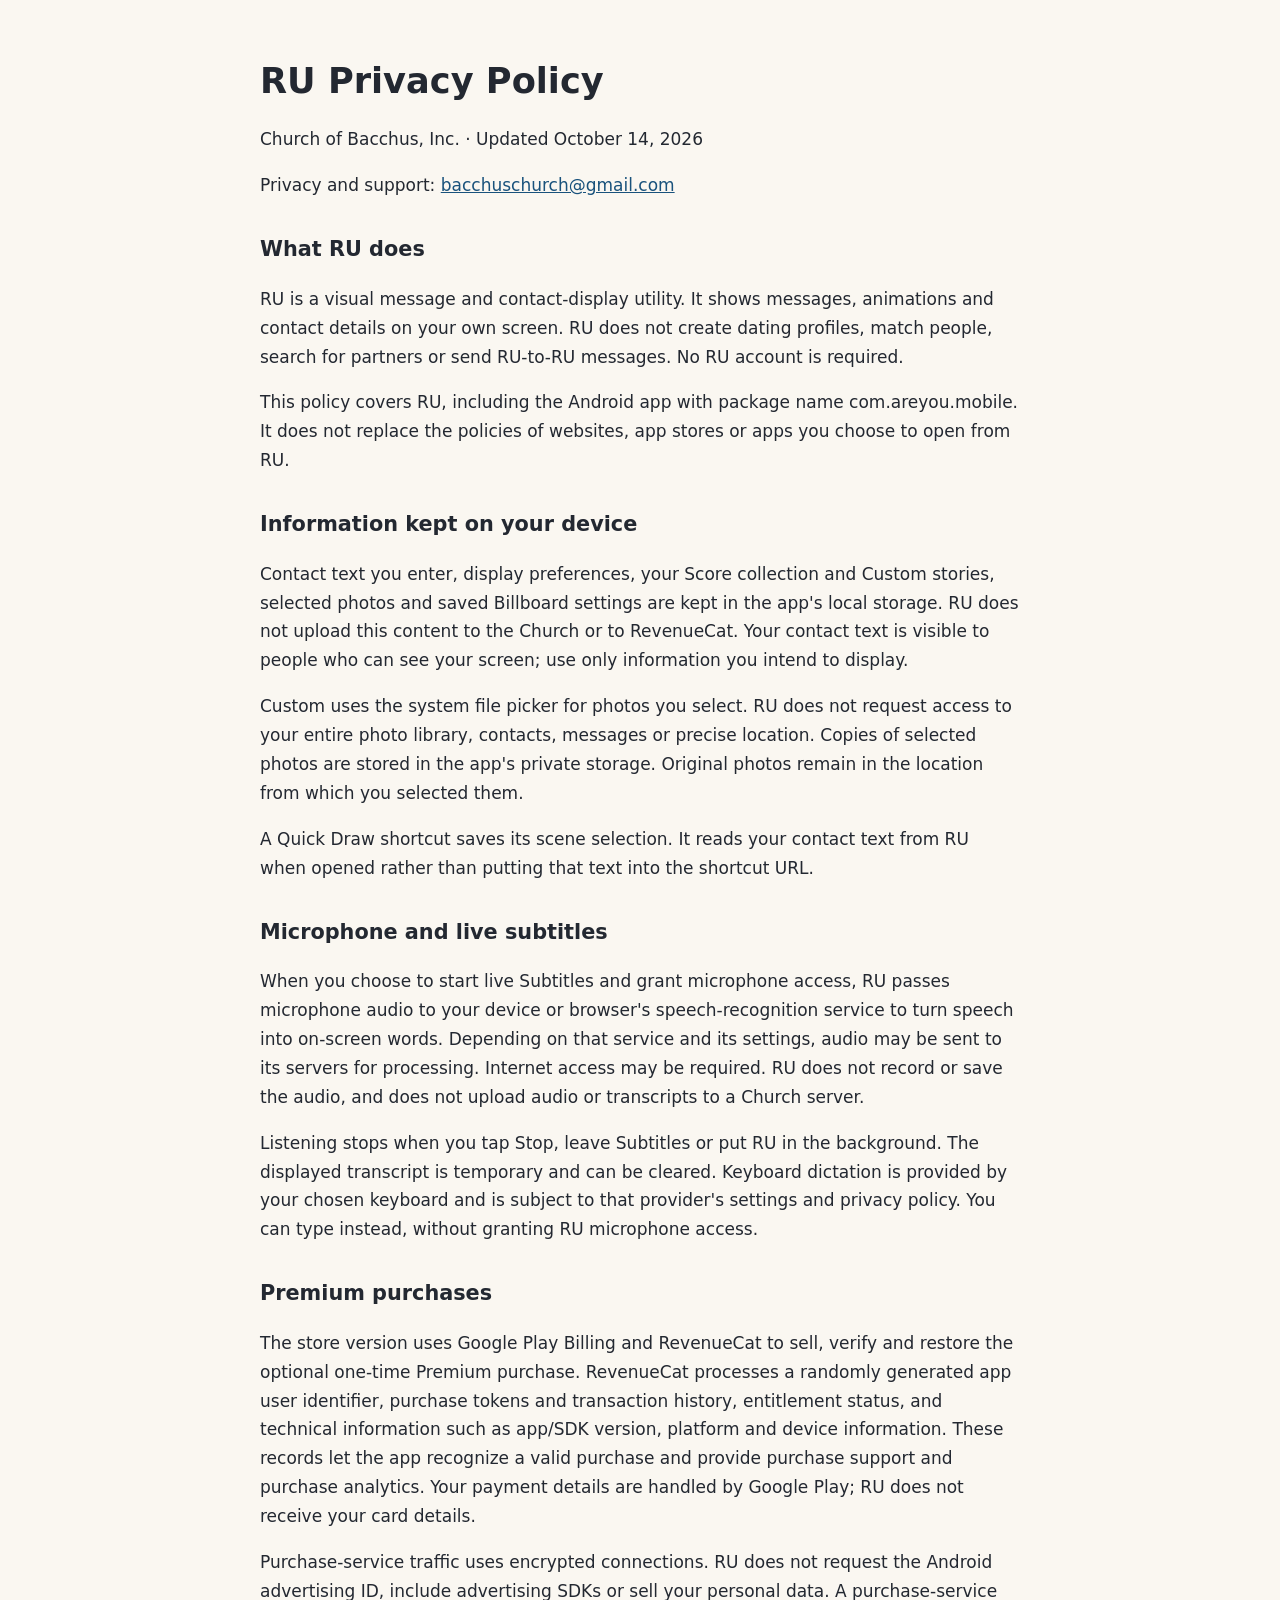
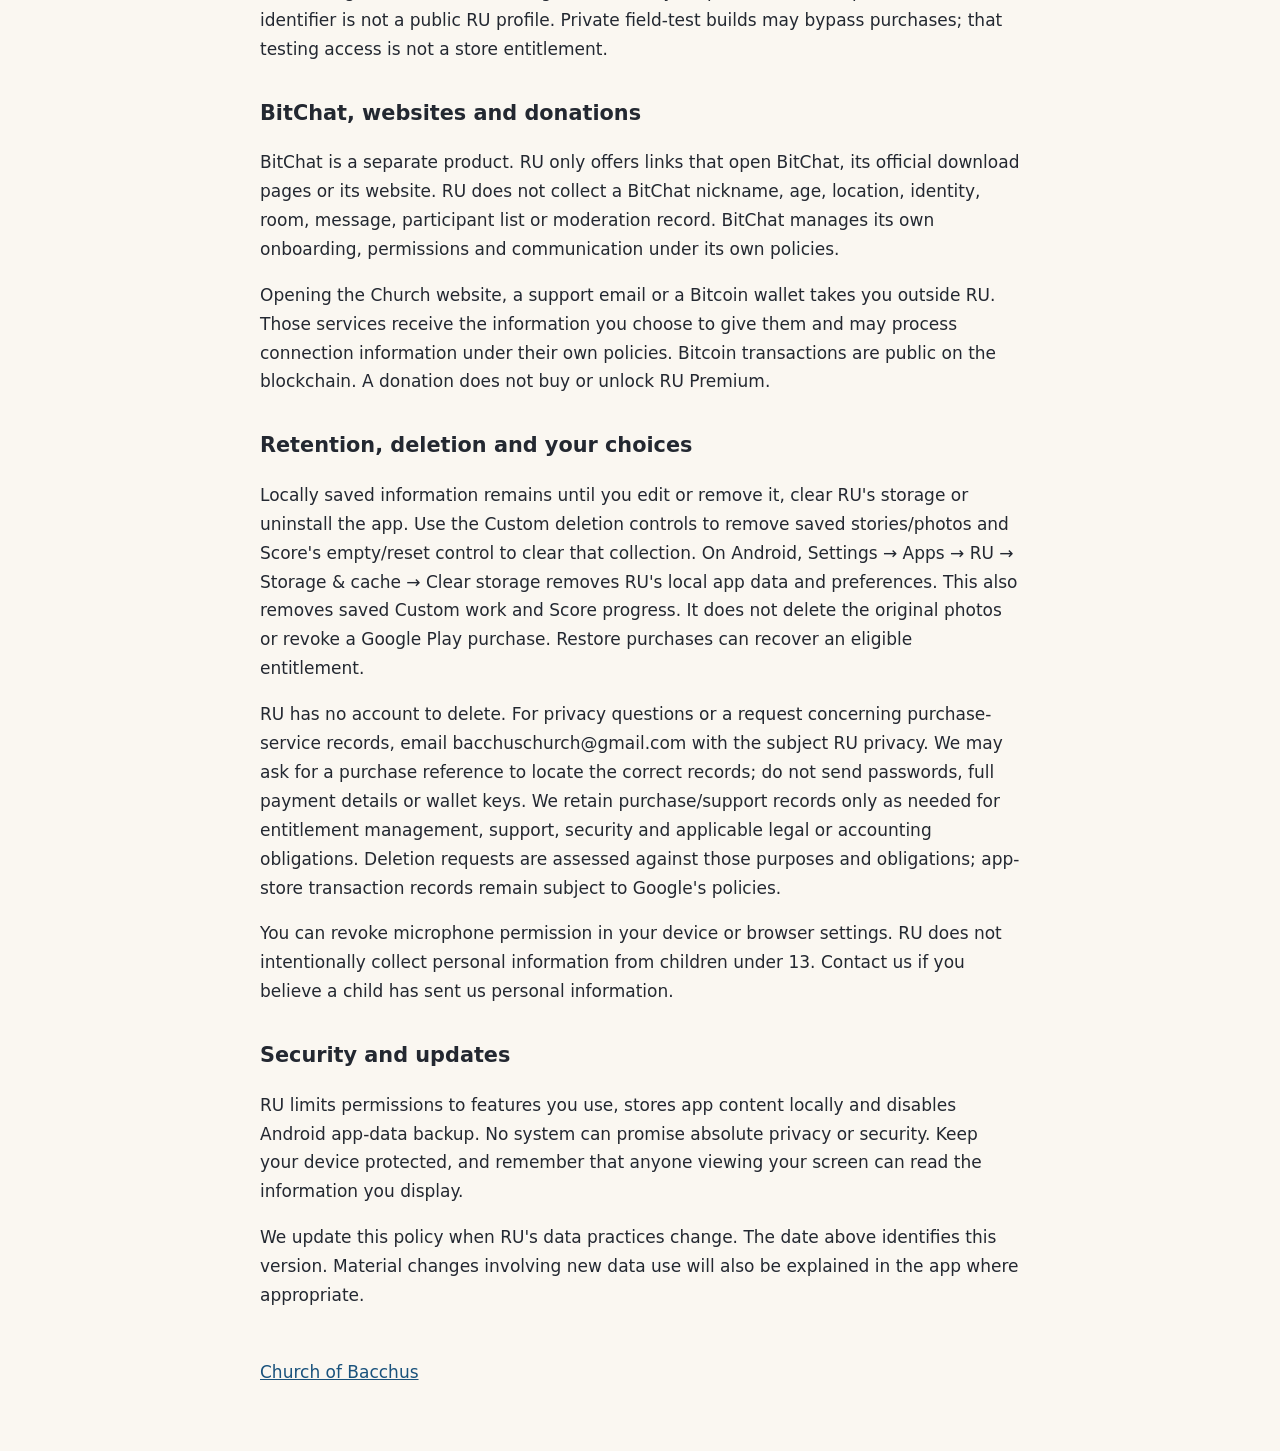
==== ru/privacy.html @ 43882334 "Publish RU privacy policy for Android release preparation" ====
<!doctype html>
<html lang="en"><head><meta charset="utf-8"><meta name="viewport" content="width=device-width, initial-scale=1"><title>RU Privacy Policy</title><meta name="description" content="How RU handles local content, microphone access, purchases and privacy requests."><link rel="canonical" href="https://churchofbacchus.org/ru/privacy.html"><style>:root{color-scheme:light dark}body{margin:0;background:#12151b;color:#eee8df;font:17px/1.7 system-ui,sans-serif}main{max-width:760px;padding:36px 22px 64px;margin:auto}h1{font-size:2.2rem;line-height:1.2}h2{font-size:1.3rem;margin-top:2rem}a{color:#afdbff}p{margin:1em 0}footer{margin-top:3rem} @media(prefers-color-scheme:light){body{background:#faf7f1;color:#232831}a{color:#19527c}}</style></head><body><main><h1>RU Privacy Policy</h1><p>Church of Bacchus, Inc. · Updated October 14, 2026</p><p>Privacy and support: <a href="mailto:bacchuschurch@gmail.com">bacchuschurch@gmail.com</a></p><section><h2>What RU does</h2><p>RU is a visual message and contact-display utility. It shows messages, animations and contact details on your own screen. RU does not create dating profiles, match people, search for partners or send RU-to-RU messages. No RU account is required.</p><p>This policy covers RU, including the Android app with package name com.areyou.mobile. It does not replace the policies of websites, app stores or apps you choose to open from RU.</p></section><section><h2>Information kept on your device</h2><p>Contact text you enter, display preferences, your Score collection and Custom stories, selected photos and saved Billboard settings are kept in the app&#39;s local storage. RU does not upload this content to the Church or to RevenueCat. Your contact text is visible to people who can see your screen; use only information you intend to display.</p><p>Custom uses the system file picker for photos you select. RU does not request access to your entire photo library, contacts, messages or precise location. Copies of selected photos are stored in the app&#39;s private storage. Original photos remain in the location from which you selected them.</p><p>A Quick Draw shortcut saves its scene selection. It reads your contact text from RU when opened rather than putting that text into the shortcut URL.</p></section><section><h2>Microphone and live subtitles</h2><p>When you choose to start live Subtitles and grant microphone access, RU passes microphone audio to your device or browser&#39;s speech-recognition service to turn speech into on-screen words. Depending on that service and its settings, audio may be sent to its servers for processing. Internet access may be required. RU does not record or save the audio, and does not upload audio or transcripts to a Church server.</p><p>Listening stops when you tap Stop, leave Subtitles or put RU in the background. The displayed transcript is temporary and can be cleared. Keyboard dictation is provided by your chosen keyboard and is subject to that provider&#39;s settings and privacy policy. You can type instead, without granting RU microphone access.</p></section><section><h2>Premium purchases</h2><p>The store version uses Google Play Billing and RevenueCat to sell, verify and restore the optional one-time Premium purchase. RevenueCat processes a randomly generated app user identifier, purchase tokens and transaction history, entitlement status, and technical information such as app/SDK version, platform and device information. These records let the app recognize a valid purchase and provide purchase support and purchase analytics. Your payment details are handled by Google Play; RU does not receive your card details.</p><p>Purchase-service traffic uses encrypted connections. RU does not request the Android advertising ID, include advertising SDKs or sell your personal data. A purchase-service identifier is not a public RU profile. Private field-test builds may bypass purchases; that testing access is not a store entitlement.</p></section><section><h2>BitChat, websites and donations</h2><p>BitChat is a separate product. RU only offers links that open BitChat, its official download pages or its website. RU does not collect a BitChat nickname, age, location, identity, room, message, participant list or moderation record. BitChat manages its own onboarding, permissions and communication under its own policies.</p><p>Opening the Church website, a support email or a Bitcoin wallet takes you outside RU. Those services receive the information you choose to give them and may process connection information under their own policies. Bitcoin transactions are public on the blockchain. A donation does not buy or unlock RU Premium.</p></section><section><h2>Retention, deletion and your choices</h2><p>Locally saved information remains until you edit or remove it, clear RU&#39;s storage or uninstall the app. Use the Custom deletion controls to remove saved stories/photos and Score&#39;s empty/reset control to clear that collection. On Android, Settings → Apps → RU → Storage &amp; cache → Clear storage removes RU&#39;s local app data and preferences. This also removes saved Custom work and Score progress. It does not delete the original photos or revoke a Google Play purchase. Restore purchases can recover an eligible entitlement.</p><p>RU has no account to delete. For privacy questions or a request concerning purchase-service records, email bacchuschurch@gmail.com with the subject RU privacy. We may ask for a purchase reference to locate the correct records; do not send passwords, full payment details or wallet keys. We retain purchase/support records only as needed for entitlement management, support, security and applicable legal or accounting obligations. Deletion requests are assessed against those purposes and obligations; app-store transaction records remain subject to Google&#39;s policies.</p><p>You can revoke microphone permission in your device or browser settings. RU does not intentionally collect personal information from children under 13. Contact us if you believe a child has sent us personal information.</p></section><section><h2>Security and updates</h2><p>RU limits permissions to features you use, stores app content locally and disables Android app-data backup. No system can promise absolute privacy or security. Keep your device protected, and remember that anyone viewing your screen can read the information you display.</p><p>We update this policy when RU&#39;s data practices change. The date above identifies this version. Material changes involving new data use will also be explained in the app where appropriate.</p></section><footer><a href="https://churchofbacchus.org/">Church of Bacchus</a></footer></main></body></html>
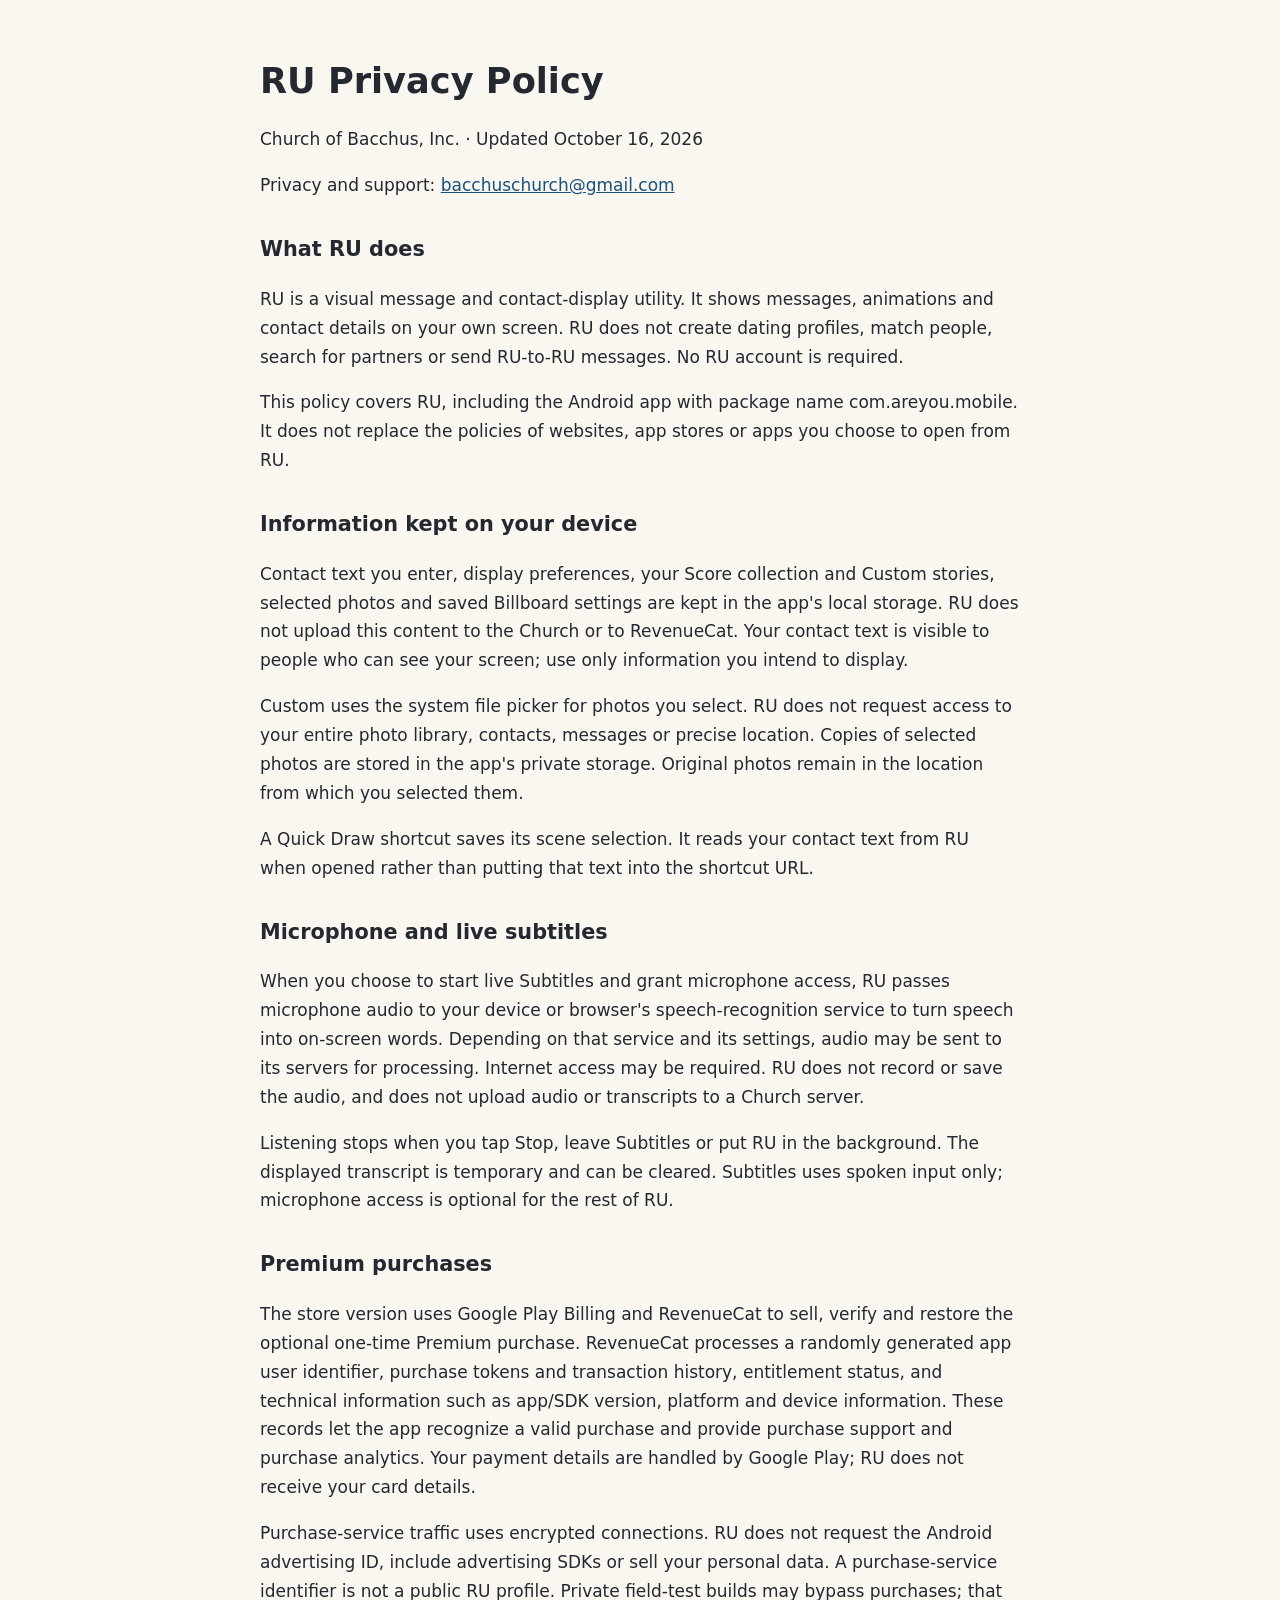
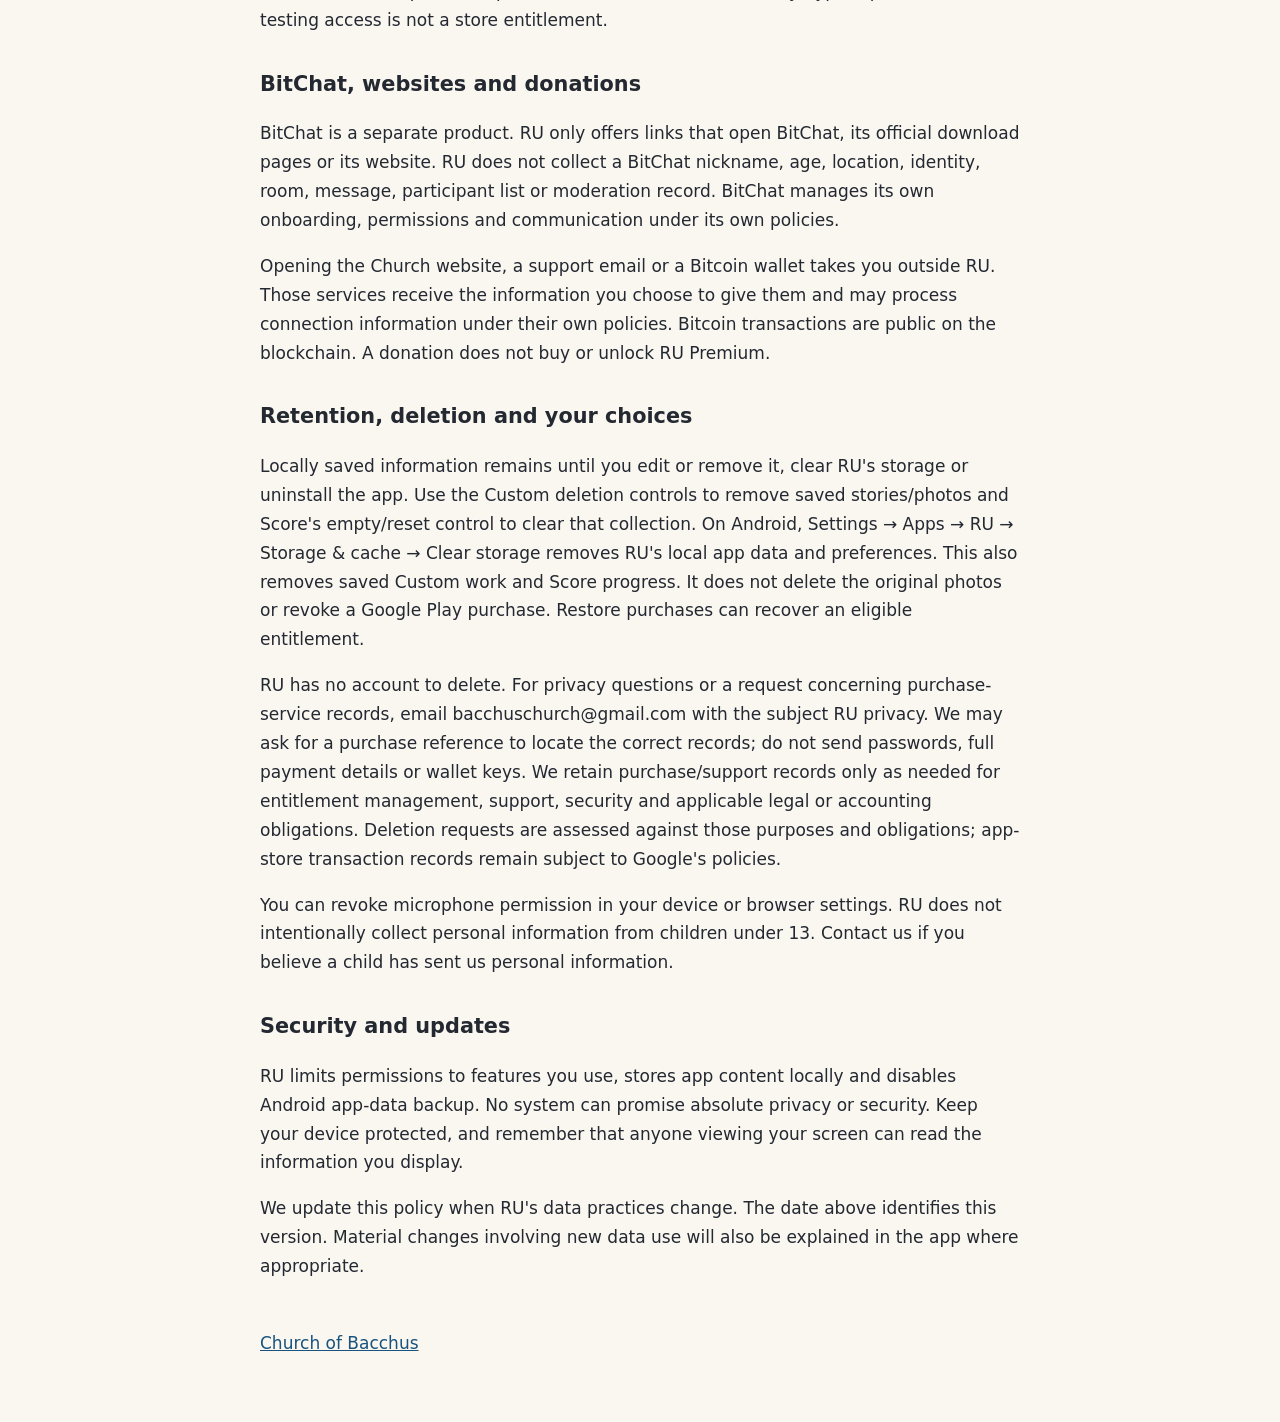
==== commit 95a4da11: "Correct RU privacy policy for spoken-only Subtitles" ====
--- a/ru/privacy.html
+++ b/ru/privacy.html
@@ -1,2 +1,2 @@
 <!doctype html>
-<html lang="en"><head><meta charset="utf-8"><meta name="viewport" content="width=device-width, initial-scale=1"><title>RU Privacy Policy</title><meta name="description" content="How RU handles local content, microphone access, purchases and privacy requests."><link rel="canonical" href="https://churchofbacchus.org/ru/privacy.html"><style>:root{color-scheme:light dark}body{margin:0;background:#12151b;color:#eee8df;font:17px/1.7 system-ui,sans-serif}main{max-width:760px;padding:36px 22px 64px;margin:auto}h1{font-size:2.2rem;line-height:1.2}h2{font-size:1.3rem;margin-top:2rem}a{color:#afdbff}p{margin:1em 0}footer{margin-top:3rem} @media(prefers-color-scheme:light){body{background:#faf7f1;color:#232831}a{color:#19527c}}</style></head><body><main><h1>RU Privacy Policy</h1><p>Church of Bacchus, Inc. · Updated October 14, 2026</p><p>Privacy and support: <a href="mailto:bacchuschurch@gmail.com">bacchuschurch@gmail.com</a></p><section><h2>What RU does</h2><p>RU is a visual message and contact-display utility. It shows messages, animations and contact details on your own screen. RU does not create dating profiles, match people, search for partners or send RU-to-RU messages. No RU account is required.</p><p>This policy covers RU, including the Android app with package name com.areyou.mobile. It does not replace the policies of websites, app stores or apps you choose to open from RU.</p></section><section><h2>Information kept on your device</h2><p>Contact text you enter, display preferences, your Score collection and Custom stories, selected photos and saved Billboard settings are kept in the app&#39;s local storage. RU does not upload this content to the Church or to RevenueCat. Your contact text is visible to people who can see your screen; use only information you intend to display.</p><p>Custom uses the system file picker for photos you select. RU does not request access to your entire photo library, contacts, messages or precise location. Copies of selected photos are stored in the app&#39;s private storage. Original photos remain in the location from which you selected them.</p><p>A Quick Draw shortcut saves its scene selection. It reads your contact text from RU when opened rather than putting that text into the shortcut URL.</p></section><section><h2>Microphone and live subtitles</h2><p>When you choose to start live Subtitles and grant microphone access, RU passes microphone audio to your device or browser&#39;s speech-recognition service to turn speech into on-screen words. Depending on that service and its settings, audio may be sent to its servers for processing. Internet access may be required. RU does not record or save the audio, and does not upload audio or transcripts to a Church server.</p><p>Listening stops when you tap Stop, leave Subtitles or put RU in the background. The displayed transcript is temporary and can be cleared. Keyboard dictation is provided by your chosen keyboard and is subject to that provider&#39;s settings and privacy policy. You can type instead, without granting RU microphone access.</p></section><section><h2>Premium purchases</h2><p>The store version uses Google Play Billing and RevenueCat to sell, verify and restore the optional one-time Premium purchase. RevenueCat processes a randomly generated app user identifier, purchase tokens and transaction history, entitlement status, and technical information such as app/SDK version, platform and device information. These records let the app recognize a valid purchase and provide purchase support and purchase analytics. Your payment details are handled by Google Play; RU does not receive your card details.</p><p>Purchase-service traffic uses encrypted connections. RU does not request the Android advertising ID, include advertising SDKs or sell your personal data. A purchase-service identifier is not a public RU profile. Private field-test builds may bypass purchases; that testing access is not a store entitlement.</p></section><section><h2>BitChat, websites and donations</h2><p>BitChat is a separate product. RU only offers links that open BitChat, its official download pages or its website. RU does not collect a BitChat nickname, age, location, identity, room, message, participant list or moderation record. BitChat manages its own onboarding, permissions and communication under its own policies.</p><p>Opening the Church website, a support email or a Bitcoin wallet takes you outside RU. Those services receive the information you choose to give them and may process connection information under their own policies. Bitcoin transactions are public on the blockchain. A donation does not buy or unlock RU Premium.</p></section><section><h2>Retention, deletion and your choices</h2><p>Locally saved information remains until you edit or remove it, clear RU&#39;s storage or uninstall the app. Use the Custom deletion controls to remove saved stories/photos and Score&#39;s empty/reset control to clear that collection. On Android, Settings → Apps → RU → Storage &amp; cache → Clear storage removes RU&#39;s local app data and preferences. This also removes saved Custom work and Score progress. It does not delete the original photos or revoke a Google Play purchase. Restore purchases can recover an eligible entitlement.</p><p>RU has no account to delete. For privacy questions or a request concerning purchase-service records, email bacchuschurch@gmail.com with the subject RU privacy. We may ask for a purchase reference to locate the correct records; do not send passwords, full payment details or wallet keys. We retain purchase/support records only as needed for entitlement management, support, security and applicable legal or accounting obligations. Deletion requests are assessed against those purposes and obligations; app-store transaction records remain subject to Google&#39;s policies.</p><p>You can revoke microphone permission in your device or browser settings. RU does not intentionally collect personal information from children under 13. Contact us if you believe a child has sent us personal information.</p></section><section><h2>Security and updates</h2><p>RU limits permissions to features you use, stores app content locally and disables Android app-data backup. No system can promise absolute privacy or security. Keep your device protected, and remember that anyone viewing your screen can read the information you display.</p><p>We update this policy when RU&#39;s data practices change. The date above identifies this version. Material changes involving new data use will also be explained in the app where appropriate.</p></section><footer><a href="https://churchofbacchus.org/">Church of Bacchus</a></footer></main></body></html>
+<html lang="en"><head><meta charset="utf-8"><meta name="viewport" content="width=device-width, initial-scale=1"><title>RU Privacy Policy</title><meta name="description" content="How RU handles local content, microphone access, purchases and privacy requests."><link rel="canonical" href="https://churchofbacchus.org/ru/privacy.html"><style>:root{color-scheme:light dark}body{margin:0;background:#12151b;color:#eee8df;font:17px/1.7 system-ui,sans-serif}main{max-width:760px;padding:36px 22px 64px;margin:auto}h1{font-size:2.2rem;line-height:1.2}h2{font-size:1.3rem;margin-top:2rem}a{color:#afdbff}p{margin:1em 0}footer{margin-top:3rem} @media(prefers-color-scheme:light){body{background:#faf7f1;color:#232831}a{color:#19527c}}</style></head><body><main><h1>RU Privacy Policy</h1><p>Church of Bacchus, Inc. · Updated October 16, 2026</p><p>Privacy and support: <a href="mailto:bacchuschurch@gmail.com">bacchuschurch@gmail.com</a></p><section><h2>What RU does</h2><p>RU is a visual message and contact-display utility. It shows messages, animations and contact details on your own screen. RU does not create dating profiles, match people, search for partners or send RU-to-RU messages. No RU account is required.</p><p>This policy covers RU, including the Android app with package name com.areyou.mobile. It does not replace the policies of websites, app stores or apps you choose to open from RU.</p></section><section><h2>Information kept on your device</h2><p>Contact text you enter, display preferences, your Score collection and Custom stories, selected photos and saved Billboard settings are kept in the app&#39;s local storage. RU does not upload this content to the Church or to RevenueCat. Your contact text is visible to people who can see your screen; use only information you intend to display.</p><p>Custom uses the system file picker for photos you select. RU does not request access to your entire photo library, contacts, messages or precise location. Copies of selected photos are stored in the app&#39;s private storage. Original photos remain in the location from which you selected them.</p><p>A Quick Draw shortcut saves its scene selection. It reads your contact text from RU when opened rather than putting that text into the shortcut URL.</p></section><section><h2>Microphone and live subtitles</h2><p>When you choose to start live Subtitles and grant microphone access, RU passes microphone audio to your device or browser&#39;s speech-recognition service to turn speech into on-screen words. Depending on that service and its settings, audio may be sent to its servers for processing. Internet access may be required. RU does not record or save the audio, and does not upload audio or transcripts to a Church server.</p><p>Listening stops when you tap Stop, leave Subtitles or put RU in the background. The displayed transcript is temporary and can be cleared. Subtitles uses spoken input only; microphone access is optional for the rest of RU.</p></section><section><h2>Premium purchases</h2><p>The store version uses Google Play Billing and RevenueCat to sell, verify and restore the optional one-time Premium purchase. RevenueCat processes a randomly generated app user identifier, purchase tokens and transaction history, entitlement status, and technical information such as app/SDK version, platform and device information. These records let the app recognize a valid purchase and provide purchase support and purchase analytics. Your payment details are handled by Google Play; RU does not receive your card details.</p><p>Purchase-service traffic uses encrypted connections. RU does not request the Android advertising ID, include advertising SDKs or sell your personal data. A purchase-service identifier is not a public RU profile. Private field-test builds may bypass purchases; that testing access is not a store entitlement.</p></section><section><h2>BitChat, websites and donations</h2><p>BitChat is a separate product. RU only offers links that open BitChat, its official download pages or its website. RU does not collect a BitChat nickname, age, location, identity, room, message, participant list or moderation record. BitChat manages its own onboarding, permissions and communication under its own policies.</p><p>Opening the Church website, a support email or a Bitcoin wallet takes you outside RU. Those services receive the information you choose to give them and may process connection information under their own policies. Bitcoin transactions are public on the blockchain. A donation does not buy or unlock RU Premium.</p></section><section><h2>Retention, deletion and your choices</h2><p>Locally saved information remains until you edit or remove it, clear RU&#39;s storage or uninstall the app. Use the Custom deletion controls to remove saved stories/photos and Score&#39;s empty/reset control to clear that collection. On Android, Settings → Apps → RU → Storage &amp; cache → Clear storage removes RU&#39;s local app data and preferences. This also removes saved Custom work and Score progress. It does not delete the original photos or revoke a Google Play purchase. Restore purchases can recover an eligible entitlement.</p><p>RU has no account to delete. For privacy questions or a request concerning purchase-service records, email bacchuschurch@gmail.com with the subject RU privacy. We may ask for a purchase reference to locate the correct records; do not send passwords, full payment details or wallet keys. We retain purchase/support records only as needed for entitlement management, support, security and applicable legal or accounting obligations. Deletion requests are assessed against those purposes and obligations; app-store transaction records remain subject to Google&#39;s policies.</p><p>You can revoke microphone permission in your device or browser settings. RU does not intentionally collect personal information from children under 13. Contact us if you believe a child has sent us personal information.</p></section><section><h2>Security and updates</h2><p>RU limits permissions to features you use, stores app content locally and disables Android app-data backup. No system can promise absolute privacy or security. Keep your device protected, and remember that anyone viewing your screen can read the information you display.</p><p>We update this policy when RU&#39;s data practices change. The date above identifies this version. Material changes involving new data use will also be explained in the app where appropriate.</p></section><footer><a href="https://churchofbacchus.org/">Church of Bacchus</a></footer></main></body></html>
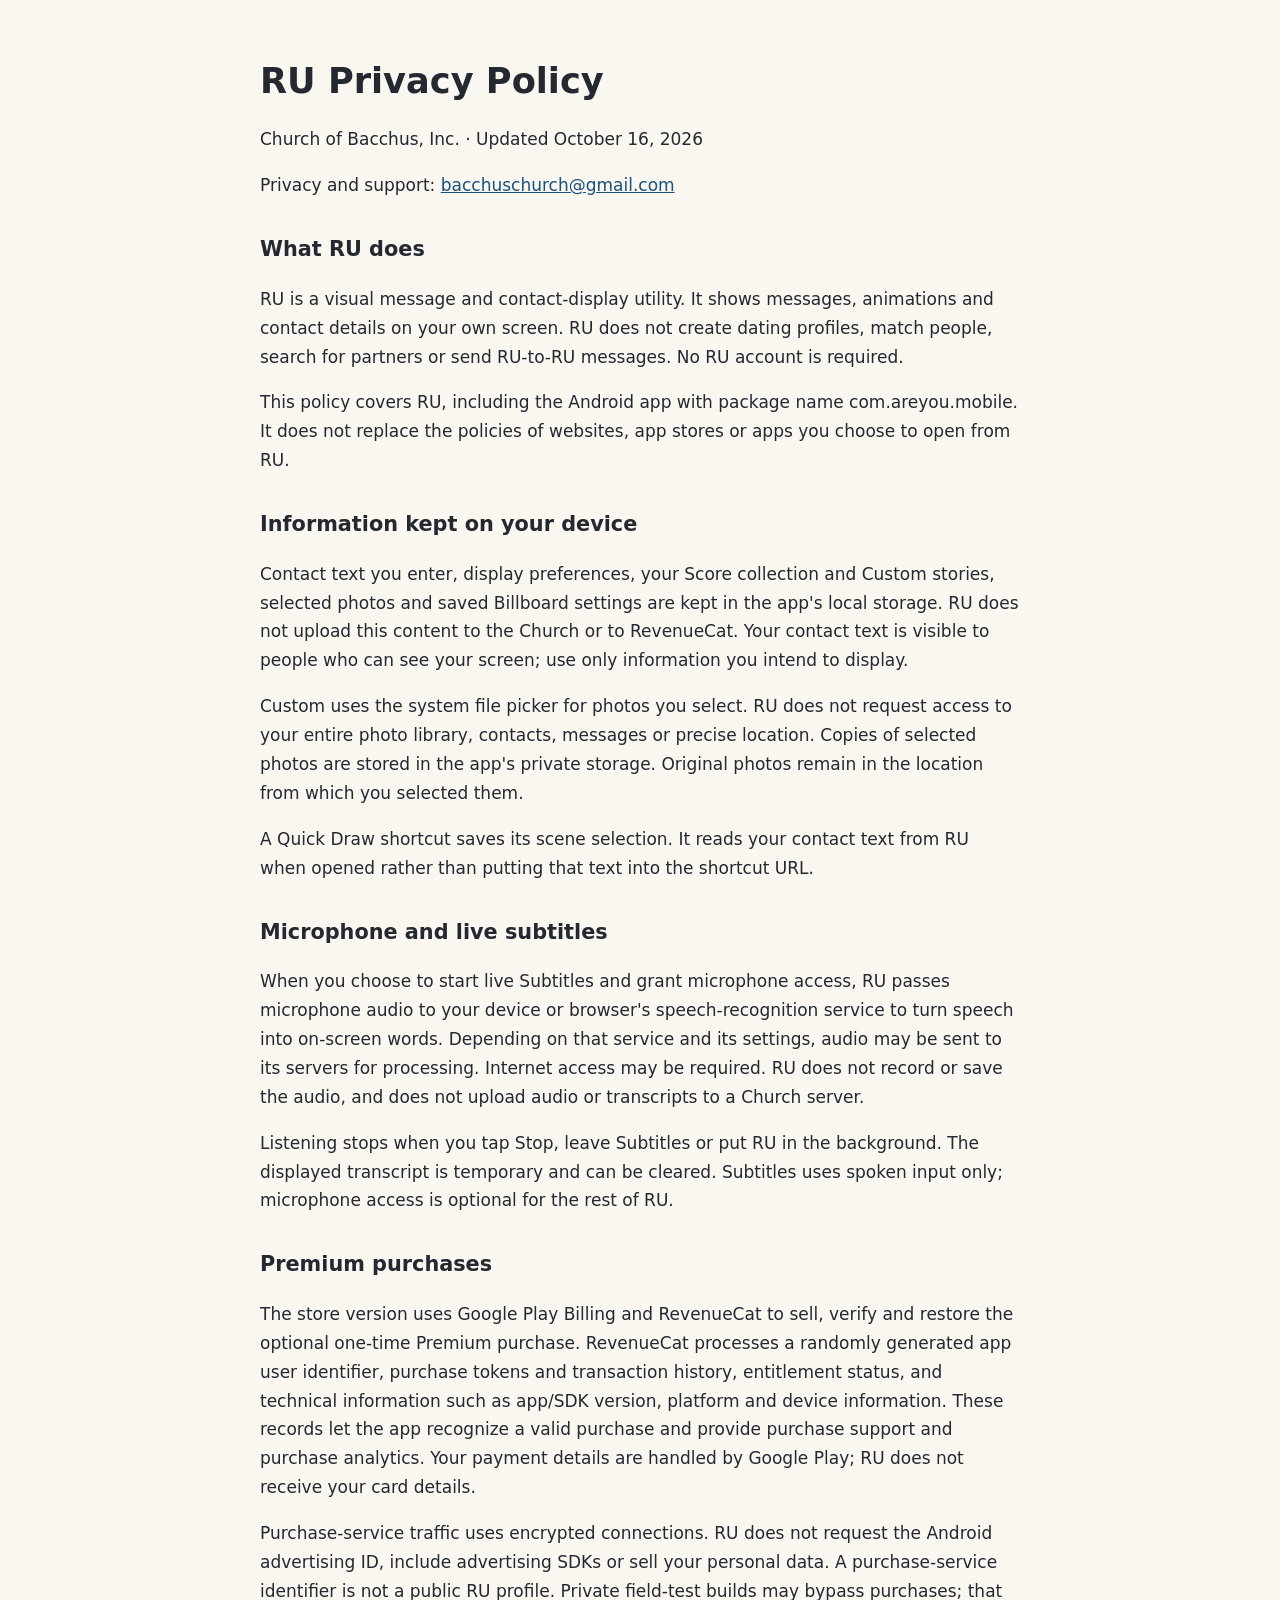
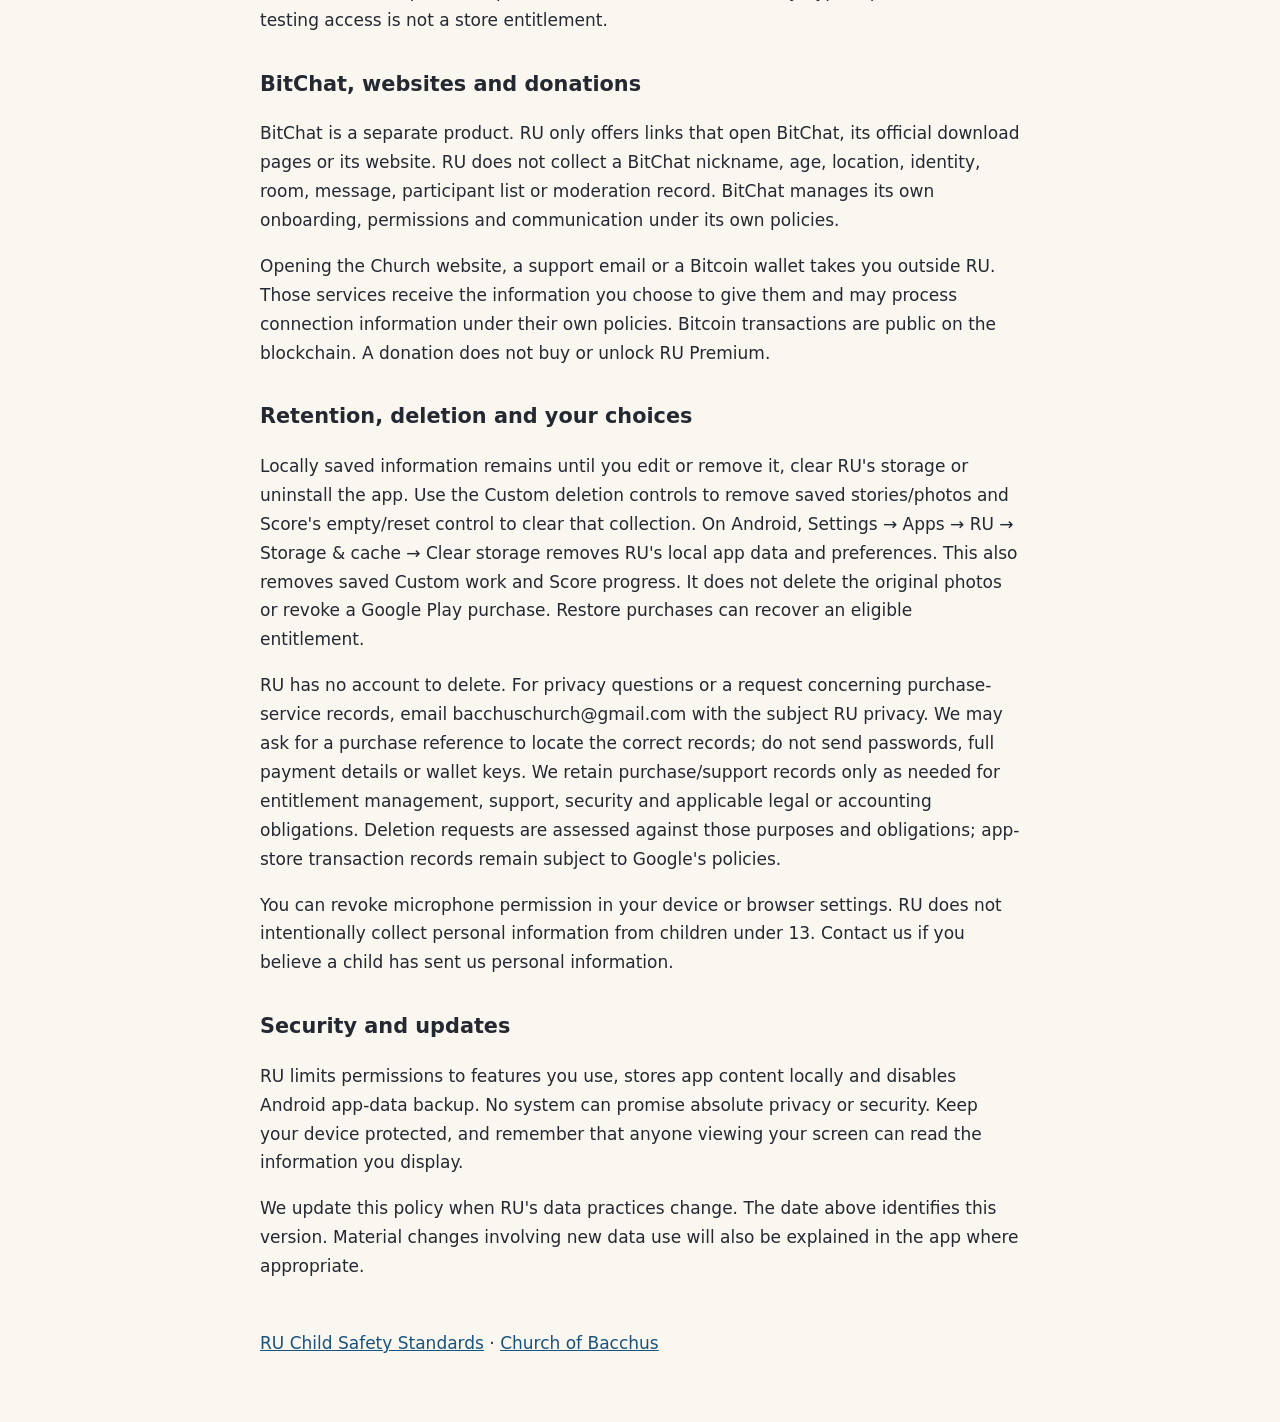
==== commit ba59bb9a: "Publish RU child safety standards and reporting contact" ====
--- a/ru/privacy.html
+++ b/ru/privacy.html
@@ -1,2 +1,2 @@
 <!doctype html>
-<html lang="en"><head><meta charset="utf-8"><meta name="viewport" content="width=device-width, initial-scale=1"><title>RU Privacy Policy</title><meta name="description" content="How RU handles local content, microphone access, purchases and privacy requests."><link rel="canonical" href="https://churchofbacchus.org/ru/privacy.html"><style>:root{color-scheme:light dark}body{margin:0;background:#12151b;color:#eee8df;font:17px/1.7 system-ui,sans-serif}main{max-width:760px;padding:36px 22px 64px;margin:auto}h1{font-size:2.2rem;line-height:1.2}h2{font-size:1.3rem;margin-top:2rem}a{color:#afdbff}p{margin:1em 0}footer{margin-top:3rem} @media(prefers-color-scheme:light){body{background:#faf7f1;color:#232831}a{color:#19527c}}</style></head><body><main><h1>RU Privacy Policy</h1><p>Church of Bacchus, Inc. · Updated October 16, 2026</p><p>Privacy and support: <a href="mailto:bacchuschurch@gmail.com">bacchuschurch@gmail.com</a></p><section><h2>What RU does</h2><p>RU is a visual message and contact-display utility. It shows messages, animations and contact details on your own screen. RU does not create dating profiles, match people, search for partners or send RU-to-RU messages. No RU account is required.</p><p>This policy covers RU, including the Android app with package name com.areyou.mobile. It does not replace the policies of websites, app stores or apps you choose to open from RU.</p></section><section><h2>Information kept on your device</h2><p>Contact text you enter, display preferences, your Score collection and Custom stories, selected photos and saved Billboard settings are kept in the app&#39;s local storage. RU does not upload this content to the Church or to RevenueCat. Your contact text is visible to people who can see your screen; use only information you intend to display.</p><p>Custom uses the system file picker for photos you select. RU does not request access to your entire photo library, contacts, messages or precise location. Copies of selected photos are stored in the app&#39;s private storage. Original photos remain in the location from which you selected them.</p><p>A Quick Draw shortcut saves its scene selection. It reads your contact text from RU when opened rather than putting that text into the shortcut URL.</p></section><section><h2>Microphone and live subtitles</h2><p>When you choose to start live Subtitles and grant microphone access, RU passes microphone audio to your device or browser&#39;s speech-recognition service to turn speech into on-screen words. Depending on that service and its settings, audio may be sent to its servers for processing. Internet access may be required. RU does not record or save the audio, and does not upload audio or transcripts to a Church server.</p><p>Listening stops when you tap Stop, leave Subtitles or put RU in the background. The displayed transcript is temporary and can be cleared. Subtitles uses spoken input only; microphone access is optional for the rest of RU.</p></section><section><h2>Premium purchases</h2><p>The store version uses Google Play Billing and RevenueCat to sell, verify and restore the optional one-time Premium purchase. RevenueCat processes a randomly generated app user identifier, purchase tokens and transaction history, entitlement status, and technical information such as app/SDK version, platform and device information. These records let the app recognize a valid purchase and provide purchase support and purchase analytics. Your payment details are handled by Google Play; RU does not receive your card details.</p><p>Purchase-service traffic uses encrypted connections. RU does not request the Android advertising ID, include advertising SDKs or sell your personal data. A purchase-service identifier is not a public RU profile. Private field-test builds may bypass purchases; that testing access is not a store entitlement.</p></section><section><h2>BitChat, websites and donations</h2><p>BitChat is a separate product. RU only offers links that open BitChat, its official download pages or its website. RU does not collect a BitChat nickname, age, location, identity, room, message, participant list or moderation record. BitChat manages its own onboarding, permissions and communication under its own policies.</p><p>Opening the Church website, a support email or a Bitcoin wallet takes you outside RU. Those services receive the information you choose to give them and may process connection information under their own policies. Bitcoin transactions are public on the blockchain. A donation does not buy or unlock RU Premium.</p></section><section><h2>Retention, deletion and your choices</h2><p>Locally saved information remains until you edit or remove it, clear RU&#39;s storage or uninstall the app. Use the Custom deletion controls to remove saved stories/photos and Score&#39;s empty/reset control to clear that collection. On Android, Settings → Apps → RU → Storage &amp; cache → Clear storage removes RU&#39;s local app data and preferences. This also removes saved Custom work and Score progress. It does not delete the original photos or revoke a Google Play purchase. Restore purchases can recover an eligible entitlement.</p><p>RU has no account to delete. For privacy questions or a request concerning purchase-service records, email bacchuschurch@gmail.com with the subject RU privacy. We may ask for a purchase reference to locate the correct records; do not send passwords, full payment details or wallet keys. We retain purchase/support records only as needed for entitlement management, support, security and applicable legal or accounting obligations. Deletion requests are assessed against those purposes and obligations; app-store transaction records remain subject to Google&#39;s policies.</p><p>You can revoke microphone permission in your device or browser settings. RU does not intentionally collect personal information from children under 13. Contact us if you believe a child has sent us personal information.</p></section><section><h2>Security and updates</h2><p>RU limits permissions to features you use, stores app content locally and disables Android app-data backup. No system can promise absolute privacy or security. Keep your device protected, and remember that anyone viewing your screen can read the information you display.</p><p>We update this policy when RU&#39;s data practices change. The date above identifies this version. Material changes involving new data use will also be explained in the app where appropriate.</p></section><footer><a href="https://churchofbacchus.org/">Church of Bacchus</a></footer></main></body></html>
+<html lang="en"><head><meta charset="utf-8"><meta name="viewport" content="width=device-width, initial-scale=1"><title>RU Privacy Policy</title><meta name="description" content="How RU handles local content, microphone access, purchases and privacy requests."><link rel="canonical" href="https://churchofbacchus.org/ru/privacy.html"><style>:root{color-scheme:light dark}body{margin:0;background:#12151b;color:#eee8df;font:17px/1.7 system-ui,sans-serif}main{max-width:760px;padding:36px 22px 64px;margin:auto}h1{font-size:2.2rem;line-height:1.2}h2{font-size:1.3rem;margin-top:2rem}a{color:#afdbff}p{margin:1em 0}footer{margin-top:3rem} @media(prefers-color-scheme:light){body{background:#faf7f1;color:#232831}a{color:#19527c}}</style></head><body><main><h1>RU Privacy Policy</h1><p>Church of Bacchus, Inc. · Updated October 16, 2026</p><p>Privacy and support: <a href="mailto:bacchuschurch@gmail.com">bacchuschurch@gmail.com</a></p><section><h2>What RU does</h2><p>RU is a visual message and contact-display utility. It shows messages, animations and contact details on your own screen. RU does not create dating profiles, match people, search for partners or send RU-to-RU messages. No RU account is required.</p><p>This policy covers RU, including the Android app with package name com.areyou.mobile. It does not replace the policies of websites, app stores or apps you choose to open from RU.</p></section><section><h2>Information kept on your device</h2><p>Contact text you enter, display preferences, your Score collection and Custom stories, selected photos and saved Billboard settings are kept in the app&#39;s local storage. RU does not upload this content to the Church or to RevenueCat. Your contact text is visible to people who can see your screen; use only information you intend to display.</p><p>Custom uses the system file picker for photos you select. RU does not request access to your entire photo library, contacts, messages or precise location. Copies of selected photos are stored in the app&#39;s private storage. Original photos remain in the location from which you selected them.</p><p>A Quick Draw shortcut saves its scene selection. It reads your contact text from RU when opened rather than putting that text into the shortcut URL.</p></section><section><h2>Microphone and live subtitles</h2><p>When you choose to start live Subtitles and grant microphone access, RU passes microphone audio to your device or browser&#39;s speech-recognition service to turn speech into on-screen words. Depending on that service and its settings, audio may be sent to its servers for processing. Internet access may be required. RU does not record or save the audio, and does not upload audio or transcripts to a Church server.</p><p>Listening stops when you tap Stop, leave Subtitles or put RU in the background. The displayed transcript is temporary and can be cleared. Subtitles uses spoken input only; microphone access is optional for the rest of RU.</p></section><section><h2>Premium purchases</h2><p>The store version uses Google Play Billing and RevenueCat to sell, verify and restore the optional one-time Premium purchase. RevenueCat processes a randomly generated app user identifier, purchase tokens and transaction history, entitlement status, and technical information such as app/SDK version, platform and device information. These records let the app recognize a valid purchase and provide purchase support and purchase analytics. Your payment details are handled by Google Play; RU does not receive your card details.</p><p>Purchase-service traffic uses encrypted connections. RU does not request the Android advertising ID, include advertising SDKs or sell your personal data. A purchase-service identifier is not a public RU profile. Private field-test builds may bypass purchases; that testing access is not a store entitlement.</p></section><section><h2>BitChat, websites and donations</h2><p>BitChat is a separate product. RU only offers links that open BitChat, its official download pages or its website. RU does not collect a BitChat nickname, age, location, identity, room, message, participant list or moderation record. BitChat manages its own onboarding, permissions and communication under its own policies.</p><p>Opening the Church website, a support email or a Bitcoin wallet takes you outside RU. Those services receive the information you choose to give them and may process connection information under their own policies. Bitcoin transactions are public on the blockchain. A donation does not buy or unlock RU Premium.</p></section><section><h2>Retention, deletion and your choices</h2><p>Locally saved information remains until you edit or remove it, clear RU&#39;s storage or uninstall the app. Use the Custom deletion controls to remove saved stories/photos and Score&#39;s empty/reset control to clear that collection. On Android, Settings → Apps → RU → Storage &amp; cache → Clear storage removes RU&#39;s local app data and preferences. This also removes saved Custom work and Score progress. It does not delete the original photos or revoke a Google Play purchase. Restore purchases can recover an eligible entitlement.</p><p>RU has no account to delete. For privacy questions or a request concerning purchase-service records, email bacchuschurch@gmail.com with the subject RU privacy. We may ask for a purchase reference to locate the correct records; do not send passwords, full payment details or wallet keys. We retain purchase/support records only as needed for entitlement management, support, security and applicable legal or accounting obligations. Deletion requests are assessed against those purposes and obligations; app-store transaction records remain subject to Google&#39;s policies.</p><p>You can revoke microphone permission in your device or browser settings. RU does not intentionally collect personal information from children under 13. Contact us if you believe a child has sent us personal information.</p></section><section><h2>Security and updates</h2><p>RU limits permissions to features you use, stores app content locally and disables Android app-data backup. No system can promise absolute privacy or security. Keep your device protected, and remember that anyone viewing your screen can read the information you display.</p><p>We update this policy when RU&#39;s data practices change. The date above identifies this version. Material changes involving new data use will also be explained in the app where appropriate.</p></section><footer><a href="child-safety.html">RU Child Safety Standards</a> · <a href="https://churchofbacchus.org/">Church of Bacchus</a></footer></main></body></html>
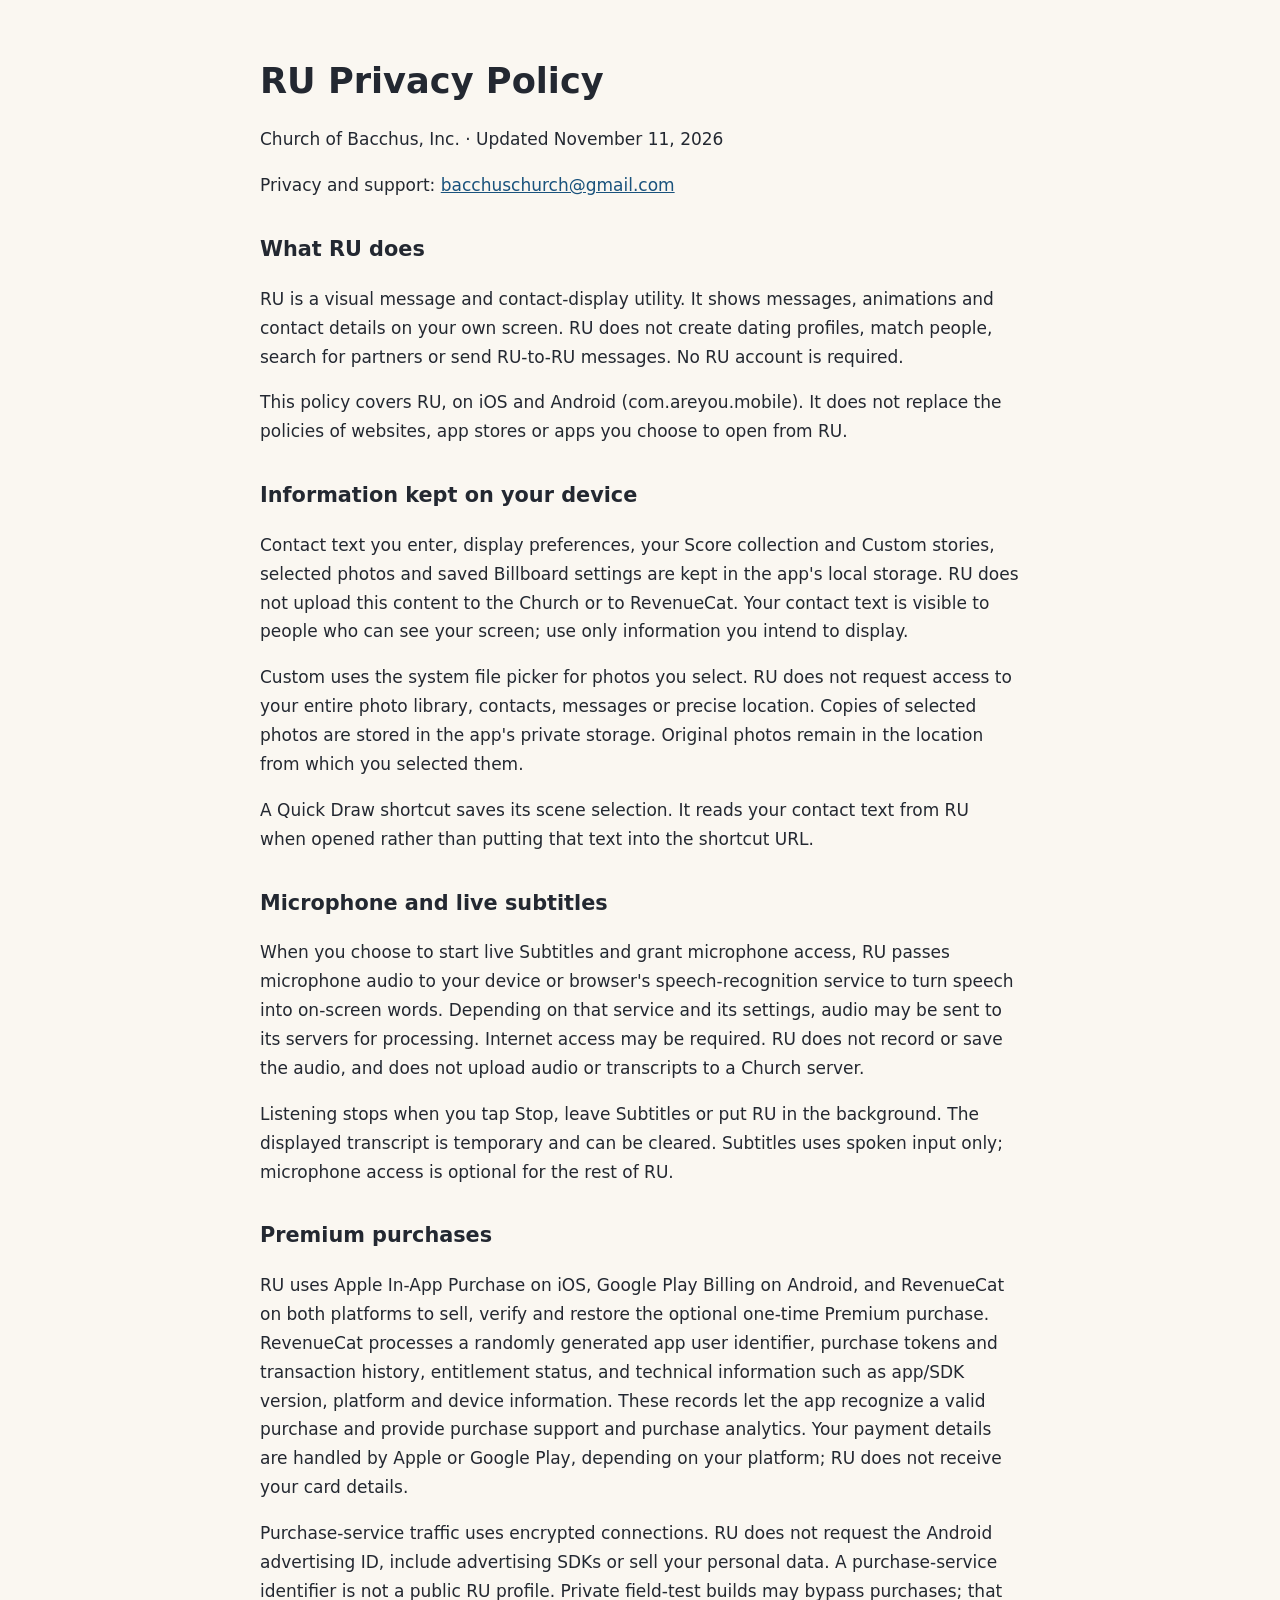
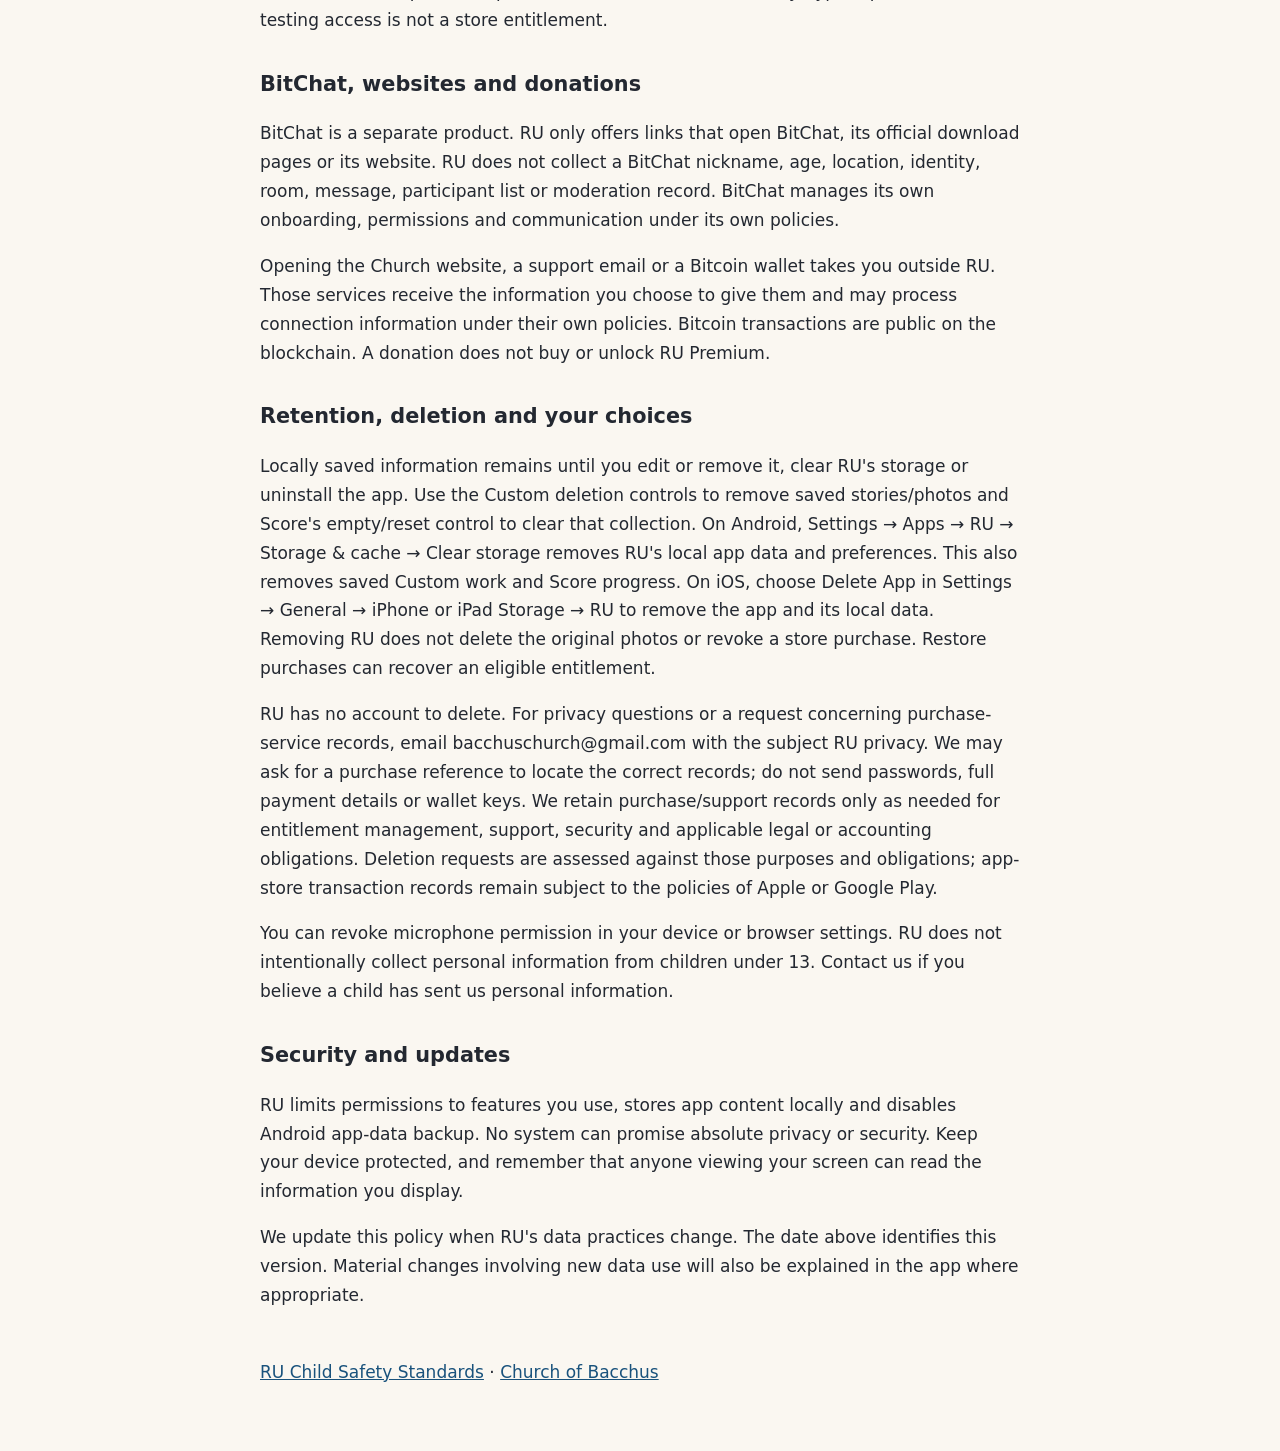
==== commit fa4ed011: "Include RU for iOS in the public privacy policy" ====
--- a/ru/privacy.html
+++ b/ru/privacy.html
@@ -1,2 +1,2 @@
 <!doctype html>
-<html lang="en"><head><meta charset="utf-8"><meta name="viewport" content="width=device-width, initial-scale=1"><title>RU Privacy Policy</title><meta name="description" content="How RU handles local content, microphone access, purchases and privacy requests."><link rel="canonical" href="https://churchofbacchus.org/ru/privacy.html"><style>:root{color-scheme:light dark}body{margin:0;background:#12151b;color:#eee8df;font:17px/1.7 system-ui,sans-serif}main{max-width:760px;padding:36px 22px 64px;margin:auto}h1{font-size:2.2rem;line-height:1.2}h2{font-size:1.3rem;margin-top:2rem}a{color:#afdbff}p{margin:1em 0}footer{margin-top:3rem} @media(prefers-color-scheme:light){body{background:#faf7f1;color:#232831}a{color:#19527c}}</style></head><body><main><h1>RU Privacy Policy</h1><p>Church of Bacchus, Inc. · Updated October 16, 2026</p><p>Privacy and support: <a href="mailto:bacchuschurch@gmail.com">bacchuschurch@gmail.com</a></p><section><h2>What RU does</h2><p>RU is a visual message and contact-display utility. It shows messages, animations and contact details on your own screen. RU does not create dating profiles, match people, search for partners or send RU-to-RU messages. No RU account is required.</p><p>This policy covers RU, including the Android app with package name com.areyou.mobile. It does not replace the policies of websites, app stores or apps you choose to open from RU.</p></section><section><h2>Information kept on your device</h2><p>Contact text you enter, display preferences, your Score collection and Custom stories, selected photos and saved Billboard settings are kept in the app&#39;s local storage. RU does not upload this content to the Church or to RevenueCat. Your contact text is visible to people who can see your screen; use only information you intend to display.</p><p>Custom uses the system file picker for photos you select. RU does not request access to your entire photo library, contacts, messages or precise location. Copies of selected photos are stored in the app&#39;s private storage. Original photos remain in the location from which you selected them.</p><p>A Quick Draw shortcut saves its scene selection. It reads your contact text from RU when opened rather than putting that text into the shortcut URL.</p></section><section><h2>Microphone and live subtitles</h2><p>When you choose to start live Subtitles and grant microphone access, RU passes microphone audio to your device or browser&#39;s speech-recognition service to turn speech into on-screen words. Depending on that service and its settings, audio may be sent to its servers for processing. Internet access may be required. RU does not record or save the audio, and does not upload audio or transcripts to a Church server.</p><p>Listening stops when you tap Stop, leave Subtitles or put RU in the background. The displayed transcript is temporary and can be cleared. Subtitles uses spoken input only; microphone access is optional for the rest of RU.</p></section><section><h2>Premium purchases</h2><p>The store version uses Google Play Billing and RevenueCat to sell, verify and restore the optional one-time Premium purchase. RevenueCat processes a randomly generated app user identifier, purchase tokens and transaction history, entitlement status, and technical information such as app/SDK version, platform and device information. These records let the app recognize a valid purchase and provide purchase support and purchase analytics. Your payment details are handled by Google Play; RU does not receive your card details.</p><p>Purchase-service traffic uses encrypted connections. RU does not request the Android advertising ID, include advertising SDKs or sell your personal data. A purchase-service identifier is not a public RU profile. Private field-test builds may bypass purchases; that testing access is not a store entitlement.</p></section><section><h2>BitChat, websites and donations</h2><p>BitChat is a separate product. RU only offers links that open BitChat, its official download pages or its website. RU does not collect a BitChat nickname, age, location, identity, room, message, participant list or moderation record. BitChat manages its own onboarding, permissions and communication under its own policies.</p><p>Opening the Church website, a support email or a Bitcoin wallet takes you outside RU. Those services receive the information you choose to give them and may process connection information under their own policies. Bitcoin transactions are public on the blockchain. A donation does not buy or unlock RU Premium.</p></section><section><h2>Retention, deletion and your choices</h2><p>Locally saved information remains until you edit or remove it, clear RU&#39;s storage or uninstall the app. Use the Custom deletion controls to remove saved stories/photos and Score&#39;s empty/reset control to clear that collection. On Android, Settings → Apps → RU → Storage &amp; cache → Clear storage removes RU&#39;s local app data and preferences. This also removes saved Custom work and Score progress. It does not delete the original photos or revoke a Google Play purchase. Restore purchases can recover an eligible entitlement.</p><p>RU has no account to delete. For privacy questions or a request concerning purchase-service records, email bacchuschurch@gmail.com with the subject RU privacy. We may ask for a purchase reference to locate the correct records; do not send passwords, full payment details or wallet keys. We retain purchase/support records only as needed for entitlement management, support, security and applicable legal or accounting obligations. Deletion requests are assessed against those purposes and obligations; app-store transaction records remain subject to Google&#39;s policies.</p><p>You can revoke microphone permission in your device or browser settings. RU does not intentionally collect personal information from children under 13. Contact us if you believe a child has sent us personal information.</p></section><section><h2>Security and updates</h2><p>RU limits permissions to features you use, stores app content locally and disables Android app-data backup. No system can promise absolute privacy or security. Keep your device protected, and remember that anyone viewing your screen can read the information you display.</p><p>We update this policy when RU&#39;s data practices change. The date above identifies this version. Material changes involving new data use will also be explained in the app where appropriate.</p></section><footer><a href="child-safety.html">RU Child Safety Standards</a> · <a href="https://churchofbacchus.org/">Church of Bacchus</a></footer></main></body></html>
+<html lang="en"><head><meta charset="utf-8"><meta name="viewport" content="width=device-width, initial-scale=1"><title>RU Privacy Policy</title><meta name="description" content="How RU handles local content, microphone access, purchases and privacy requests."><link rel="canonical" href="https://churchofbacchus.org/ru/privacy.html"><style>:root{color-scheme:light dark}body{margin:0;background:#12151b;color:#eee8df;font:17px/1.7 system-ui,sans-serif}main{max-width:760px;padding:36px 22px 64px;margin:auto}h1{font-size:2.2rem;line-height:1.2}h2{font-size:1.3rem;margin-top:2rem}a{color:#afdbff}p{margin:1em 0}footer{margin-top:3rem} @media(prefers-color-scheme:light){body{background:#faf7f1;color:#232831}a{color:#19527c}}</style></head><body><main><h1>RU Privacy Policy</h1><p>Church of Bacchus, Inc. · Updated November 11, 2026</p><p>Privacy and support: <a href="mailto:bacchuschurch@gmail.com">bacchuschurch@gmail.com</a></p><section><h2>What RU does</h2><p>RU is a visual message and contact-display utility. It shows messages, animations and contact details on your own screen. RU does not create dating profiles, match people, search for partners or send RU-to-RU messages. No RU account is required.</p><p>This policy covers RU, on iOS and Android (com.areyou.mobile). It does not replace the policies of websites, app stores or apps you choose to open from RU.</p></section><section><h2>Information kept on your device</h2><p>Contact text you enter, display preferences, your Score collection and Custom stories, selected photos and saved Billboard settings are kept in the app&#39;s local storage. RU does not upload this content to the Church or to RevenueCat. Your contact text is visible to people who can see your screen; use only information you intend to display.</p><p>Custom uses the system file picker for photos you select. RU does not request access to your entire photo library, contacts, messages or precise location. Copies of selected photos are stored in the app&#39;s private storage. Original photos remain in the location from which you selected them.</p><p>A Quick Draw shortcut saves its scene selection. It reads your contact text from RU when opened rather than putting that text into the shortcut URL.</p></section><section><h2>Microphone and live subtitles</h2><p>When you choose to start live Subtitles and grant microphone access, RU passes microphone audio to your device or browser&#39;s speech-recognition service to turn speech into on-screen words. Depending on that service and its settings, audio may be sent to its servers for processing. Internet access may be required. RU does not record or save the audio, and does not upload audio or transcripts to a Church server.</p><p>Listening stops when you tap Stop, leave Subtitles or put RU in the background. The displayed transcript is temporary and can be cleared. Subtitles uses spoken input only; microphone access is optional for the rest of RU.</p></section><section><h2>Premium purchases</h2><p>RU uses Apple In-App Purchase on iOS, Google Play Billing on Android, and RevenueCat on both platforms to sell, verify and restore the optional one-time Premium purchase. RevenueCat processes a randomly generated app user identifier, purchase tokens and transaction history, entitlement status, and technical information such as app/SDK version, platform and device information. These records let the app recognize a valid purchase and provide purchase support and purchase analytics. Your payment details are handled by Apple or Google Play, depending on your platform; RU does not receive your card details.</p><p>Purchase-service traffic uses encrypted connections. RU does not request the Android advertising ID, include advertising SDKs or sell your personal data. A purchase-service identifier is not a public RU profile. Private field-test builds may bypass purchases; that testing access is not a store entitlement.</p></section><section><h2>BitChat, websites and donations</h2><p>BitChat is a separate product. RU only offers links that open BitChat, its official download pages or its website. RU does not collect a BitChat nickname, age, location, identity, room, message, participant list or moderation record. BitChat manages its own onboarding, permissions and communication under its own policies.</p><p>Opening the Church website, a support email or a Bitcoin wallet takes you outside RU. Those services receive the information you choose to give them and may process connection information under their own policies. Bitcoin transactions are public on the blockchain. A donation does not buy or unlock RU Premium.</p></section><section><h2>Retention, deletion and your choices</h2><p>Locally saved information remains until you edit or remove it, clear RU&#39;s storage or uninstall the app. Use the Custom deletion controls to remove saved stories/photos and Score&#39;s empty/reset control to clear that collection. On Android, Settings → Apps → RU → Storage &amp; cache → Clear storage removes RU&#39;s local app data and preferences. This also removes saved Custom work and Score progress. On iOS, choose Delete App in Settings → General → iPhone or iPad Storage → RU to remove the app and its local data. Removing RU does not delete the original photos or revoke a store purchase. Restore purchases can recover an eligible entitlement.</p><p>RU has no account to delete. For privacy questions or a request concerning purchase-service records, email bacchuschurch@gmail.com with the subject RU privacy. We may ask for a purchase reference to locate the correct records; do not send passwords, full payment details or wallet keys. We retain purchase/support records only as needed for entitlement management, support, security and applicable legal or accounting obligations. Deletion requests are assessed against those purposes and obligations; app-store transaction records remain subject to the policies of Apple or Google Play.</p><p>You can revoke microphone permission in your device or browser settings. RU does not intentionally collect personal information from children under 13. Contact us if you believe a child has sent us personal information.</p></section><section><h2>Security and updates</h2><p>RU limits permissions to features you use, stores app content locally and disables Android app-data backup. No system can promise absolute privacy or security. Keep your device protected, and remember that anyone viewing your screen can read the information you display.</p><p>We update this policy when RU&#39;s data practices change. The date above identifies this version. Material changes involving new data use will also be explained in the app where appropriate.</p></section><footer><a href="child-safety.html">RU Child Safety Standards</a> · <a href="https://churchofbacchus.org/">Church of Bacchus</a></footer></main></body></html>
